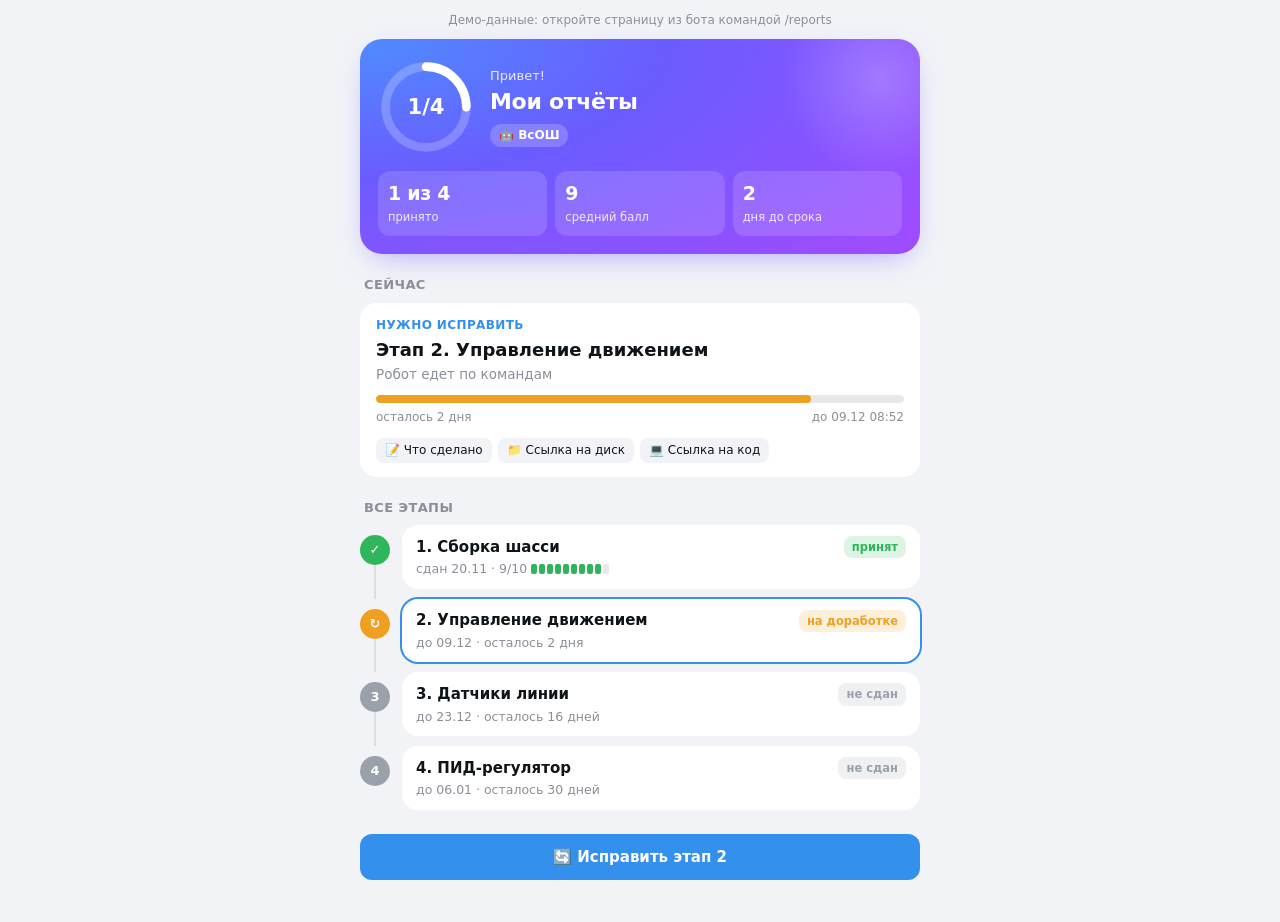
==== docs/app/reports.html @ c7a47f46 "Mini App «Мои отчёты» для бота CPM_BOT (docs/app/reports.html): прогресс, ближайший срок, этапы с оц" ====
<!doctype html>
<html lang="ru">
<head>
<meta charset="utf-8">
<meta name="viewport" content="width=device-width,initial-scale=1,maximum-scale=1,viewport-fit=cover">
<meta name="robots" content="noindex">
<title>Мои отчёты</title>
<script src="https://telegram.org/js/telegram-web-app.js"></script>
<style>
:root{
  --bg:var(--tg-theme-secondary-bg-color,#f2f3f7);
  --card:var(--tg-theme-section-bg-color,var(--tg-theme-bg-color,#fff));
  --text:var(--tg-theme-text-color,#0f1419);
  --hint:var(--tg-theme-hint-color,#8a8f98);
  --link:var(--tg-theme-link-color,#2481cc);
  --accent:var(--tg-theme-button-color,#3390ec);
  --sep:var(--tg-theme-section-separator-color,rgba(127,127,127,.18));
  --ok:#2fb55a;--rev:#8b5cf6;--warn:#f0a020;--bad:#e5484d;--none:#9aa1ab;
  --r:16px;
}
@media (prefers-color-scheme:dark){:root:not(.tg){--bg:#101418;--card:#1b2128;--text:#f1f3f5;--hint:#8b95a1;--sep:rgba(255,255,255,.08)}}
*{box-sizing:border-box;-webkit-tap-highlight-color:transparent}
html,body{margin:0;background:var(--bg);color:var(--text)}
body{font:15px/1.4 -apple-system,system-ui,"Segoe UI",Roboto,sans-serif;padding:12px 14px calc(24px + env(safe-area-inset-bottom));min-height:100vh}
.wrap{max-width:560px;margin:0 auto}

/* hero */
.hero{position:relative;overflow:hidden;border-radius:22px;padding:20px 18px 18px;color:#fff;
  background:radial-gradient(120% 140% at 0% 0%,#4f8cff 0%,#6a5cff 45%,#9b4dff 100%);
  box-shadow:0 10px 30px -12px rgba(90,80,255,.55)}
.hero::after{content:"";position:absolute;right:-60px;top:-60px;width:200px;height:200px;border-radius:50%;
  background:radial-gradient(circle,rgba(255,255,255,.22),rgba(255,255,255,0) 70%)}
.hero .top{display:flex;align-items:center;gap:16px;position:relative;z-index:1}
.ring{width:96px;height:96px;flex:none}
.ring circle{fill:none;stroke-width:9}
.ring .bgc{stroke:rgba(255,255,255,.22)}
.ring .fg{stroke:#fff;stroke-linecap:round;transition:stroke-dashoffset 1.1s cubic-bezier(.2,.8,.2,1)}
.ring text{fill:#fff;font-weight:800}
.hello{font-size:13px;opacity:.85}
.title{font-size:22px;font-weight:800;letter-spacing:-.3px;margin:2px 0 6px}
.chip{display:inline-flex;align-items:center;gap:5px;font-size:12px;font-weight:600;padding:3px 9px;border-radius:99px;background:rgba(255,255,255,.2)}
.stats{display:grid;grid-template-columns:repeat(3,1fr);gap:8px;margin-top:16px;position:relative;z-index:1}
.stat{background:rgba(255,255,255,.14);border-radius:12px;padding:9px 10px}
.stat b{display:block;font-size:19px;font-weight:800;letter-spacing:-.3px}
.stat span{font-size:11.5px;opacity:.85}

/* sections */
h2{font-size:13px;font-weight:600;text-transform:uppercase;letter-spacing:.4px;color:var(--hint);margin:22px 4px 8px}
.card{background:var(--card);border-radius:var(--r);padding:14px 16px}

.now .lbl{font-size:12px;font-weight:700;color:var(--accent);text-transform:uppercase;letter-spacing:.4px}
.now .nm{font-size:18px;font-weight:700;margin:4px 0 2px}
.now .meta{color:var(--hint);font-size:13.5px}
.timebar{height:8px;border-radius:4px;background:var(--sep);overflow:hidden;margin:12px 0 6px}
.timebar i{display:block;height:100%;border-radius:4px;width:0;transition:width 1s ease}
.tl{display:flex;justify-content:space-between;font-size:12px;color:var(--hint)}
.need{display:flex;flex-wrap:wrap;gap:6px;margin-top:12px}
.need span{font-size:12px;padding:4px 9px;border-radius:8px;background:var(--bg);color:var(--text)}
.done-all{text-align:center;padding:22px 16px}
.done-all .em{font-size:42px}

/* timeline */
.list{position:relative}
.st{position:relative;display:flex;gap:12px;padding:0 0 10px 0}
.st .rail{position:relative;width:30px;flex:none;display:flex;justify-content:center}
.st .rail::before{content:"";position:absolute;top:32px;bottom:-10px;width:2px;background:var(--sep)}
.st:last-child .rail::before{display:none}
.dot{position:relative;z-index:1;width:30px;height:30px;border-radius:50%;display:flex;align-items:center;justify-content:center;
  color:#fff;font-weight:800;font-size:13px;margin-top:10px}
.st .body{flex:1;min-width:0;background:var(--card);border-radius:var(--r);padding:11px 14px;cursor:pointer;transition:transform .15s}
.st .body:active{transform:scale(.985)}
.st.cur .body{box-shadow:0 0 0 2px var(--accent)}
.row1{display:flex;align-items:center;gap:8px}
.row1 b{flex:1;min-width:0;font-size:15px;white-space:nowrap;overflow:hidden;text-overflow:ellipsis}
.pill{flex:none;font-size:11.5px;font-weight:700;padding:3px 8px;border-radius:8px}
.sub{font-size:12.5px;color:var(--hint);margin-top:2px}
.score{display:inline-flex;gap:2px;margin-left:4px;vertical-align:-1px}
.score i{width:6px;height:10px;border-radius:2px;background:var(--sep)}
.more{display:grid;grid-template-rows:0fr;transition:grid-template-rows .25s ease}
.more>div{overflow:hidden}
.st.open .more{grid-template-rows:1fr}
.more p{margin:10px 0 0;font-size:13.5px}
.more .k{color:var(--hint)}

.foot{text-align:center;color:var(--hint);font-size:12px;margin-top:18px}
.demo{display:none;margin:0 0 10px;text-align:center;font-size:12px;color:var(--hint)}
.fallback-btn{display:none;width:100%;margin-top:14px;border:0;border-radius:12px;padding:14px;font:700 15px system-ui;background:var(--accent);color:#fff}

.fade{opacity:0;transform:translateY(8px);animation:in .5s cubic-bezier(.2,.8,.2,1) forwards}
@keyframes in{to{opacity:1;transform:none}}
@media (prefers-reduced-motion:reduce){.fade{animation:none;opacity:1;transform:none}.ring .fg,.timebar i{transition:none}}
</style>
</head>
<body>
<div class="wrap">
  <div class="demo" id="demo">Демо-данные: откройте страницу из бота командой /reports</div>

  <section class="hero fade">
    <div class="top">
      <svg class="ring" viewBox="0 0 100 100" aria-hidden="true">
        <circle class="bgc" cx="50" cy="50" r="42"/>
        <circle class="fg" id="arc" cx="50" cy="50" r="42" transform="rotate(-90 50 50)" stroke-dasharray="263.9" stroke-dashoffset="263.9"/>
        <text id="ringTxt" x="50" y="57" text-anchor="middle" font-size="22"></text>
      </svg>
      <div>
        <div class="hello" id="hello">Привет!</div>
        <div class="title">Мои отчёты</div>
        <span class="chip" id="group">ВсОШ</span>
      </div>
    </div>
    <div class="stats">
      <div class="stat"><b id="sAcc">–</b><span>принято</span></div>
      <div class="stat"><b id="sAvg">–</b><span>средний балл</span></div>
      <div class="stat"><b id="sNext">–</b><span id="sNextL">до срока</span></div>
    </div>
  </section>

  <h2 class="fade" style="animation-delay:.05s">Сейчас</h2>
  <section class="card now fade" id="now" style="animation-delay:.08s"></section>

  <h2 class="fade" style="animation-delay:.1s">Все этапы</h2>
  <section class="list" id="list"></section>

  <button class="fallback-btn" id="fb"></button>
  <div class="foot" id="foot"></div>
</div>

<script>
(function(){
const tg = window.Telegram && Telegram.WebApp && Telegram.WebApp.initData !== undefined ? Telegram.WebApp : null;
const inTg = !!(tg && tg.platform && tg.platform !== 'unknown');
const $ = id => document.getElementById(id);

const ST = {
  a:{c:'var(--ok)', t:'принят', e:'✓'},
  r:{c:'var(--rev)', t:'на проверке', e:'…'},
  w:{c:'var(--warn)', t:'на доработке', e:'↻'},
  n:{c:'var(--none)', t:'не сдан', e:''},
  o:{c:'var(--bad)', t:'просрочен', e:'!'}
};
const NEED = {text:'📝 Что сделано', photo:'📷 Фото', disk_link:'📁 Ссылка на диск', code_link:'💻 Ссылка на код'};

function decode(s){
  s = s.replace(/-/g,'+').replace(/_/g,'/'); while (s.length % 4) s += '=';
  const bin = atob(s), bytes = new Uint8Array(bin.length);
  for (let i = 0; i < bin.length; i++) bytes[i] = bin.charCodeAt(i);
  return JSON.parse(new TextDecoder().decode(bytes));
}
function readData(){
  const q = new URLSearchParams(location.search).get('d');
  if (q) { try { return decode(q); } catch (e) {} }
  return null;
}

const now = Date.now()/1000, D = 86400;
let data = readData(), demo = false;
if (!data) {
  demo = true;
  data = {g:'ВсОШ', b:'', t:now, s:[
    [1,'Сборка шасси','a',9,now-14*D,now-16*D,'Робот собран, моторы подключены',['text','photo']],
    [2,'Управление движением','w',0,now+3*D,now-2*D,'Робот едет по командам',['text','disk_link','code_link']],
    [3,'Датчики линии','n',0,now+17*D,0,'Робот едет по линии',['text','photo','code_link']],
    [4,'ПИД-регулятор','n',0,now+31*D,0,'Плавное движение по линии',['text','code_link']]
  ]};
}

const pad = v => (v < 10 ? '0' : '') + v;
function msk(ts){ return new Date((ts + 3*3600)*1000); }
function dmy(ts){ const t = msk(ts); return pad(t.getUTCDate()) + '.' + pad(t.getUTCMonth()+1); }
function dmyhm(ts){ const t = msk(ts); return dmy(ts) + ' ' + pad(t.getUTCHours()) + ':' + pad(t.getUTCMinutes()); }
function plural(n, a, b, c){ n = Math.abs(n) % 100; const m = n % 10; return n > 10 && n < 20 ? c : m > 1 && m < 5 ? b : m === 1 ? a : c; }
function left(ts){
  const s = ts - now;
  if (s <= 0) return {v:'0', l:'срок прошёл', txt:'срок прошёл'};
  const d = Math.floor(s/D);
  if (d >= 1) return {v:String(d), l:plural(d,'день','дня','дней') + ' до срока', txt:'осталось ' + d + ' ' + plural(d,'день','дня','дней')};
  const h = Math.max(1, Math.ceil(s/3600));
  return {v:h + ' ч', l:'до срока', txt:'осталось ' + h + ' ' + plural(h,'час','часа','часов')};
}

const stages = (data.s || []).map(x => ({id:x[0], title:x[1], st:x[2], score:x[3]|0, dl:x[4]|0, sb:x[5]|0, crit:x[6]||'', need:x[7]||[]}));
const acc = stages.filter(s => s.st === 'a');
const scored = acc.filter(s => s.score);
const avg = scored.length ? (scored.reduce((a,s) => a + s.score, 0) / scored.length) : 0;
const next = stages.find(s => s.st === 'w' || s.st === 'o' || s.st === 'n');

/* hero */
const user = inTg && tg.initDataUnsafe && tg.initDataUnsafe.user;
if (user && user.first_name) $('hello').textContent = 'Привет, ' + user.first_name + '!';
$('group').textContent = '🤖 ' + (data.g || 'Отчёты');
$('ringTxt').textContent = acc.length + '/' + stages.length;
$('sAcc').textContent = acc.length + ' из ' + stages.length;
$('sAvg').textContent = avg ? avg.toFixed(1).replace('.0','') : '—';
if (next && next.dl) { const l = left(next.dl); $('sNext').textContent = l.v; $('sNextL').textContent = l.l; }
else { $('sNext').textContent = '—'; $('sNextL').textContent = 'без срока'; }
requestAnimationFrame(() => setTimeout(() => {
  const frac = stages.length ? acc.length / stages.length : 0;
  $('arc').style.strokeDashoffset = String(263.9 * (1 - frac));
}, 150));

/* now */
const nowEl = $('now');
if (!stages.length) {
  nowEl.className = 'card done-all fade';
  nowEl.innerHTML = '<div class="em">🗓️</div><b>Этапы пока не заданы</b><div class="sub">Тренер скоро добавит</div>';
} else if (!next) {
  const wait = stages.filter(s => s.st === 'r').length;
  nowEl.className = 'card done-all fade';
  nowEl.innerHTML = wait
    ? '<div class="em">🕓</div><b>Всё сдано!</b><div class="sub">Ждём проверки тренера: ' + wait + ' ' + plural(wait,'этап','этапа','этапов') + '</div>'
    : '<div class="em">🏆</div><b>Все этапы приняты</b><div class="sub">Отличная работа!</div>';
} else {
  const s = next, idx = stages.indexOf(s), prev = idx > 0 ? stages[idx-1].dl : 0;
  const start = prev && prev < s.dl ? prev : s.dl - 14*D;
  const pct = s.dl ? Math.min(100, Math.max(3, (now - start) / (s.dl - start) * 100)) : 0;
  const color = s.st === 'o' || (s.dl && s.dl < now) ? 'var(--bad)' : pct > 75 ? 'var(--warn)' : 'var(--accent)';
  const lbl = s.st === 'w' ? 'Нужно исправить' : s.st === 'o' ? 'Срок прошёл' : 'Следующий этап';
  nowEl.innerHTML =
    '<div class="lbl"></div><div class="nm"></div><div class="meta"></div>' +
    (s.dl ? '<div class="timebar"><i></i></div><div class="tl"><span></span><span></span></div>' : '') +
    '<div class="need"></div>';
  nowEl.querySelector('.lbl').textContent = lbl;
  nowEl.querySelector('.nm').textContent = 'Этап ' + s.id + '. ' + s.title;
  nowEl.querySelector('.meta').textContent = s.crit || '';
  if (s.dl) {
    const bar = nowEl.querySelector('.timebar i'); bar.style.background = color;
    setTimeout(() => { bar.style.width = pct + '%'; }, 250);
    const sp = nowEl.querySelectorAll('.tl span');
    sp[0].textContent = left(s.dl).txt; sp[1].textContent = 'до ' + dmyhm(s.dl);
  }
  const need = nowEl.querySelector('.need');
  s.need.forEach(k => { if (NEED[k]) { const e = document.createElement('span'); e.textContent = NEED[k]; need.append(e); } });
}

/* list */
const list = $('list');
stages.forEach((s, i) => {
  const c = ST[s.st] || ST.n;
  const el = document.createElement('div');
  el.className = 'st fade' + (s === next ? ' cur' : '');
  el.style.animationDelay = (0.12 + i*0.04) + 's';
  el.innerHTML =
    '<div class="rail"><div class="dot"></div></div>' +
    '<div class="body"><div class="row1"><b></b><span class="pill"></span></div><div class="sub"></div>' +
    '<div class="more"><div></div></div></div>';
  const dot = el.querySelector('.dot'); dot.style.background = c.c; dot.textContent = c.e || s.id;
  el.querySelector('b').textContent = s.id + '. ' + s.title;
  const pill = el.querySelector('.pill'); pill.textContent = c.t; pill.style.color = c.c;
  pill.style.background = 'color-mix(in srgb, ' + c.c + ' 16%, transparent)';
  const sub = el.querySelector('.sub');
  if (s.st === 'a') {
    sub.textContent = 'сдан ' + dmy(s.sb);
    if (s.score) {
      sub.append(' · ' + s.score + '/10');
      const bars = document.createElement('span'); bars.className = 'score';
      for (let k = 1; k <= 10; k++) { const b = document.createElement('i'); if (k <= s.score) b.style.background = 'var(--ok)'; bars.append(b); }
      sub.append(bars);
    }
  } else if (s.st === 'r') sub.textContent = 'сдан ' + dmy(s.sb) + ' · ждёт тренера';
  else if (s.dl) sub.textContent = 'до ' + dmy(s.dl) + ' · ' + left(s.dl).txt;
  else sub.textContent = 'без срока';
  const more = el.querySelector('.more>div');
  if (s.crit) { const p = document.createElement('p'); p.innerHTML = '<span class="k">Критерий: </span>'; p.append(s.crit); more.append(p); }
  if (s.dl) { const p = document.createElement('p'); p.innerHTML = '<span class="k">Срок: </span>'; p.append(dmyhm(s.dl) + ' (МСК)'); more.append(p); }
  if (s.need.length) { const p = document.createElement('p'); p.innerHTML = '<span class="k">Приложить: </span>'; p.append(s.need.map(k => (NEED[k]||k).replace(/^\S+\s/, '').toLowerCase()).join(', ')); more.append(p); }
  el.querySelector('.body').addEventListener('click', () => {
    el.classList.toggle('open');
    if (inTg) tg.HapticFeedback.selectionChanged();
  });
  list.append(el);
});

$('foot').textContent = demo ? '' : 'Данные на ' + dmyhm(data.t || now) + ' · обновить — /reports в боте';
if (demo) $('demo').style.display = 'block';

/* submit */
function submit(){
  if (!next) return;
  if (!data.b) { if (inTg) tg.showAlert('Откройте бота и нажмите «📤 Сдать отчёт».'); return; }
  const url = 'https://t.me/' + data.b + '?start=rpsub_' + next.id;
  if (inTg) { tg.HapticFeedback.impactOccurred('medium'); tg.openTelegramLink(url); tg.close(); }
  else location.href = url;
}
const btnText = next ? (next.st === 'w' ? '🔄 Исправить этап ' : '📤 Сдать этап ') + next.id : '';
if (inTg) {
  tg.ready(); tg.expand();
  document.documentElement.classList.add('tg');
  try { tg.setHeaderColor('secondary_bg_color'); tg.setBackgroundColor('secondary_bg_color'); } catch (e) {}
  if (next) { tg.MainButton.setParams({text: btnText, is_visible: true}); tg.MainButton.onClick(submit); }
} else if (next) {
  const fb = $('fb'); fb.style.display = 'block'; fb.textContent = btnText; fb.onclick = submit;
}
})();
</script>
</body>
</html>
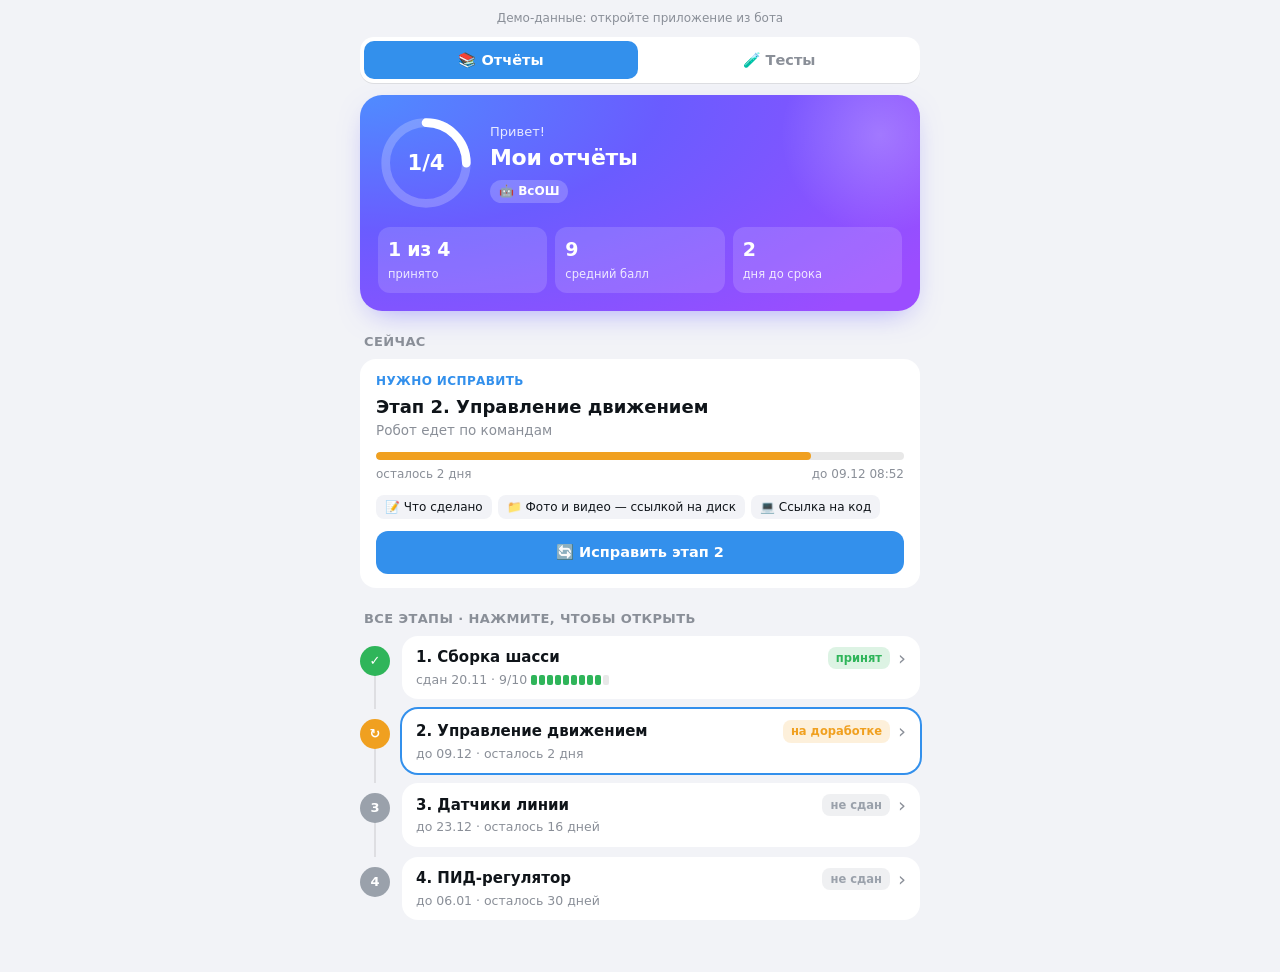
==== commit de0c2ac3: "Единое мини-приложение бота CPM_BOT (docs/app/): вкладки «Отчёты» и «Тесты», действия по каждому эта" ====
--- a/docs/app/reports.html
+++ b/docs/app/reports.html
@@ -2,295 +2,9 @@
 <html lang="ru">
 <head>
 <meta charset="utf-8">
-<meta name="viewport" content="width=device-width,initial-scale=1,maximum-scale=1,viewport-fit=cover">
 <meta name="robots" content="noindex">
-<title>Мои отчёты</title>
-<script src="https://telegram.org/js/telegram-web-app.js"></script>
-<style>
-:root{
-  --bg:var(--tg-theme-secondary-bg-color,#f2f3f7);
-  --card:var(--tg-theme-section-bg-color,var(--tg-theme-bg-color,#fff));
-  --text:var(--tg-theme-text-color,#0f1419);
-  --hint:var(--tg-theme-hint-color,#8a8f98);
-  --link:var(--tg-theme-link-color,#2481cc);
-  --accent:var(--tg-theme-button-color,#3390ec);
-  --sep:var(--tg-theme-section-separator-color,rgba(127,127,127,.18));
-  --ok:#2fb55a;--rev:#8b5cf6;--warn:#f0a020;--bad:#e5484d;--none:#9aa1ab;
-  --r:16px;
-}
-@media (prefers-color-scheme:dark){:root:not(.tg){--bg:#101418;--card:#1b2128;--text:#f1f3f5;--hint:#8b95a1;--sep:rgba(255,255,255,.08)}}
-*{box-sizing:border-box;-webkit-tap-highlight-color:transparent}
-html,body{margin:0;background:var(--bg);color:var(--text)}
-body{font:15px/1.4 -apple-system,system-ui,"Segoe UI",Roboto,sans-serif;padding:12px 14px calc(24px + env(safe-area-inset-bottom));min-height:100vh}
-.wrap{max-width:560px;margin:0 auto}
-
-/* hero */
-.hero{position:relative;overflow:hidden;border-radius:22px;padding:20px 18px 18px;color:#fff;
-  background:radial-gradient(120% 140% at 0% 0%,#4f8cff 0%,#6a5cff 45%,#9b4dff 100%);
-  box-shadow:0 10px 30px -12px rgba(90,80,255,.55)}
-.hero::after{content:"";position:absolute;right:-60px;top:-60px;width:200px;height:200px;border-radius:50%;
-  background:radial-gradient(circle,rgba(255,255,255,.22),rgba(255,255,255,0) 70%)}
-.hero .top{display:flex;align-items:center;gap:16px;position:relative;z-index:1}
-.ring{width:96px;height:96px;flex:none}
-.ring circle{fill:none;stroke-width:9}
-.ring .bgc{stroke:rgba(255,255,255,.22)}
-.ring .fg{stroke:#fff;stroke-linecap:round;transition:stroke-dashoffset 1.1s cubic-bezier(.2,.8,.2,1)}
-.ring text{fill:#fff;font-weight:800}
-.hello{font-size:13px;opacity:.85}
-.title{font-size:22px;font-weight:800;letter-spacing:-.3px;margin:2px 0 6px}
-.chip{display:inline-flex;align-items:center;gap:5px;font-size:12px;font-weight:600;padding:3px 9px;border-radius:99px;background:rgba(255,255,255,.2)}
-.stats{display:grid;grid-template-columns:repeat(3,1fr);gap:8px;margin-top:16px;position:relative;z-index:1}
-.stat{background:rgba(255,255,255,.14);border-radius:12px;padding:9px 10px}
-.stat b{display:block;font-size:19px;font-weight:800;letter-spacing:-.3px}
-.stat span{font-size:11.5px;opacity:.85}
-
-/* sections */
-h2{font-size:13px;font-weight:600;text-transform:uppercase;letter-spacing:.4px;color:var(--hint);margin:22px 4px 8px}
-.card{background:var(--card);border-radius:var(--r);padding:14px 16px}
-
-.now .lbl{font-size:12px;font-weight:700;color:var(--accent);text-transform:uppercase;letter-spacing:.4px}
-.now .nm{font-size:18px;font-weight:700;margin:4px 0 2px}
-.now .meta{color:var(--hint);font-size:13.5px}
-.timebar{height:8px;border-radius:4px;background:var(--sep);overflow:hidden;margin:12px 0 6px}
-.timebar i{display:block;height:100%;border-radius:4px;width:0;transition:width 1s ease}
-.tl{display:flex;justify-content:space-between;font-size:12px;color:var(--hint)}
-.need{display:flex;flex-wrap:wrap;gap:6px;margin-top:12px}
-.need span{font-size:12px;padding:4px 9px;border-radius:8px;background:var(--bg);color:var(--text)}
-.done-all{text-align:center;padding:22px 16px}
-.done-all .em{font-size:42px}
-
-/* timeline */
-.list{position:relative}
-.st{position:relative;display:flex;gap:12px;padding:0 0 10px 0}
-.st .rail{position:relative;width:30px;flex:none;display:flex;justify-content:center}
-.st .rail::before{content:"";position:absolute;top:32px;bottom:-10px;width:2px;background:var(--sep)}
-.st:last-child .rail::before{display:none}
-.dot{position:relative;z-index:1;width:30px;height:30px;border-radius:50%;display:flex;align-items:center;justify-content:center;
-  color:#fff;font-weight:800;font-size:13px;margin-top:10px}
-.st .body{flex:1;min-width:0;background:var(--card);border-radius:var(--r);padding:11px 14px;cursor:pointer;transition:transform .15s}
-.st .body:active{transform:scale(.985)}
-.st.cur .body{box-shadow:0 0 0 2px var(--accent)}
-.row1{display:flex;align-items:center;gap:8px}
-.row1 b{flex:1;min-width:0;font-size:15px;white-space:nowrap;overflow:hidden;text-overflow:ellipsis}
-.pill{flex:none;font-size:11.5px;font-weight:700;padding:3px 8px;border-radius:8px}
-.sub{font-size:12.5px;color:var(--hint);margin-top:2px}
-.score{display:inline-flex;gap:2px;margin-left:4px;vertical-align:-1px}
-.score i{width:6px;height:10px;border-radius:2px;background:var(--sep)}
-.more{display:grid;grid-template-rows:0fr;transition:grid-template-rows .25s ease}
-.more>div{overflow:hidden}
-.st.open .more{grid-template-rows:1fr}
-.more p{margin:10px 0 0;font-size:13.5px}
-.more .k{color:var(--hint)}
-
-.foot{text-align:center;color:var(--hint);font-size:12px;margin-top:18px}
-.demo{display:none;margin:0 0 10px;text-align:center;font-size:12px;color:var(--hint)}
-.fallback-btn{display:none;width:100%;margin-top:14px;border:0;border-radius:12px;padding:14px;font:700 15px system-ui;background:var(--accent);color:#fff}
-
-.fade{opacity:0;transform:translateY(8px);animation:in .5s cubic-bezier(.2,.8,.2,1) forwards}
-@keyframes in{to{opacity:1;transform:none}}
-@media (prefers-reduced-motion:reduce){.fade{animation:none;opacity:1;transform:none}.ring .fg,.timebar i{transition:none}}
-</style>
+<title>CPM Robotics</title>
+<script>location.replace('./' + location.search + location.hash);</script>
 </head>
-<body>
-<div class="wrap">
-  <div class="demo" id="demo">Демо-данные: откройте страницу из бота командой /reports</div>
-
-  <section class="hero fade">
-    <div class="top">
-      <svg class="ring" viewBox="0 0 100 100" aria-hidden="true">
-        <circle class="bgc" cx="50" cy="50" r="42"/>
-        <circle class="fg" id="arc" cx="50" cy="50" r="42" transform="rotate(-90 50 50)" stroke-dasharray="263.9" stroke-dashoffset="263.9"/>
-        <text id="ringTxt" x="50" y="57" text-anchor="middle" font-size="22"></text>
-      </svg>
-      <div>
-        <div class="hello" id="hello">Привет!</div>
-        <div class="title">Мои отчёты</div>
-        <span class="chip" id="group">ВсОШ</span>
-      </div>
-    </div>
-    <div class="stats">
-      <div class="stat"><b id="sAcc">–</b><span>принято</span></div>
-      <div class="stat"><b id="sAvg">–</b><span>средний балл</span></div>
-      <div class="stat"><b id="sNext">–</b><span id="sNextL">до срока</span></div>
-    </div>
-  </section>
-
-  <h2 class="fade" style="animation-delay:.05s">Сейчас</h2>
-  <section class="card now fade" id="now" style="animation-delay:.08s"></section>
-
-  <h2 class="fade" style="animation-delay:.1s">Все этапы</h2>
-  <section class="list" id="list"></section>
-
-  <button class="fallback-btn" id="fb"></button>
-  <div class="foot" id="foot"></div>
-</div>
-
-<script>
-(function(){
-const tg = window.Telegram && Telegram.WebApp && Telegram.WebApp.initData !== undefined ? Telegram.WebApp : null;
-const inTg = !!(tg && tg.platform && tg.platform !== 'unknown');
-const $ = id => document.getElementById(id);
-
-const ST = {
-  a:{c:'var(--ok)', t:'принят', e:'✓'},
-  r:{c:'var(--rev)', t:'на проверке', e:'…'},
-  w:{c:'var(--warn)', t:'на доработке', e:'↻'},
-  n:{c:'var(--none)', t:'не сдан', e:''},
-  o:{c:'var(--bad)', t:'просрочен', e:'!'}
-};
-const NEED = {text:'📝 Что сделано', photo:'📷 Фото', disk_link:'📁 Ссылка на диск', code_link:'💻 Ссылка на код'};
-
-function decode(s){
-  s = s.replace(/-/g,'+').replace(/_/g,'/'); while (s.length % 4) s += '=';
-  const bin = atob(s), bytes = new Uint8Array(bin.length);
-  for (let i = 0; i < bin.length; i++) bytes[i] = bin.charCodeAt(i);
-  return JSON.parse(new TextDecoder().decode(bytes));
-}
-function readData(){
-  const q = new URLSearchParams(location.search).get('d');
-  if (q) { try { return decode(q); } catch (e) {} }
-  return null;
-}
-
-const now = Date.now()/1000, D = 86400;
-let data = readData(), demo = false;
-if (!data) {
-  demo = true;
-  data = {g:'ВсОШ', b:'', t:now, s:[
-    [1,'Сборка шасси','a',9,now-14*D,now-16*D,'Робот собран, моторы подключены',['text','photo']],
-    [2,'Управление движением','w',0,now+3*D,now-2*D,'Робот едет по командам',['text','disk_link','code_link']],
-    [3,'Датчики линии','n',0,now+17*D,0,'Робот едет по линии',['text','photo','code_link']],
-    [4,'ПИД-регулятор','n',0,now+31*D,0,'Плавное движение по линии',['text','code_link']]
-  ]};
-}
-
-const pad = v => (v < 10 ? '0' : '') + v;
-function msk(ts){ return new Date((ts + 3*3600)*1000); }
-function dmy(ts){ const t = msk(ts); return pad(t.getUTCDate()) + '.' + pad(t.getUTCMonth()+1); }
-function dmyhm(ts){ const t = msk(ts); return dmy(ts) + ' ' + pad(t.getUTCHours()) + ':' + pad(t.getUTCMinutes()); }
-function plural(n, a, b, c){ n = Math.abs(n) % 100; const m = n % 10; return n > 10 && n < 20 ? c : m > 1 && m < 5 ? b : m === 1 ? a : c; }
-function left(ts){
-  const s = ts - now;
-  if (s <= 0) return {v:'0', l:'срок прошёл', txt:'срок прошёл'};
-  const d = Math.floor(s/D);
-  if (d >= 1) return {v:String(d), l:plural(d,'день','дня','дней') + ' до срока', txt:'осталось ' + d + ' ' + plural(d,'день','дня','дней')};
-  const h = Math.max(1, Math.ceil(s/3600));
-  return {v:h + ' ч', l:'до срока', txt:'осталось ' + h + ' ' + plural(h,'час','часа','часов')};
-}
-
-const stages = (data.s || []).map(x => ({id:x[0], title:x[1], st:x[2], score:x[3]|0, dl:x[4]|0, sb:x[5]|0, crit:x[6]||'', need:x[7]||[]}));
-const acc = stages.filter(s => s.st === 'a');
-const scored = acc.filter(s => s.score);
-const avg = scored.length ? (scored.reduce((a,s) => a + s.score, 0) / scored.length) : 0;
-const next = stages.find(s => s.st === 'w' || s.st === 'o' || s.st === 'n');
-
-/* hero */
-const user = inTg && tg.initDataUnsafe && tg.initDataUnsafe.user;
-if (user && user.first_name) $('hello').textContent = 'Привет, ' + user.first_name + '!';
-$('group').textContent = '🤖 ' + (data.g || 'Отчёты');
-$('ringTxt').textContent = acc.length + '/' + stages.length;
-$('sAcc').textContent = acc.length + ' из ' + stages.length;
-$('sAvg').textContent = avg ? avg.toFixed(1).replace('.0','') : '—';
-if (next && next.dl) { const l = left(next.dl); $('sNext').textContent = l.v; $('sNextL').textContent = l.l; }
-else { $('sNext').textContent = '—'; $('sNextL').textContent = 'без срока'; }
-requestAnimationFrame(() => setTimeout(() => {
-  const frac = stages.length ? acc.length / stages.length : 0;
-  $('arc').style.strokeDashoffset = String(263.9 * (1 - frac));
-}, 150));
-
-/* now */
-const nowEl = $('now');
-if (!stages.length) {
-  nowEl.className = 'card done-all fade';
-  nowEl.innerHTML = '<div class="em">🗓️</div><b>Этапы пока не заданы</b><div class="sub">Тренер скоро добавит</div>';
-} else if (!next) {
-  const wait = stages.filter(s => s.st === 'r').length;
-  nowEl.className = 'card done-all fade';
-  nowEl.innerHTML = wait
-    ? '<div class="em">🕓</div><b>Всё сдано!</b><div class="sub">Ждём проверки тренера: ' + wait + ' ' + plural(wait,'этап','этапа','этапов') + '</div>'
-    : '<div class="em">🏆</div><b>Все этапы приняты</b><div class="sub">Отличная работа!</div>';
-} else {
-  const s = next, idx = stages.indexOf(s), prev = idx > 0 ? stages[idx-1].dl : 0;
-  const start = prev && prev < s.dl ? prev : s.dl - 14*D;
-  const pct = s.dl ? Math.min(100, Math.max(3, (now - start) / (s.dl - start) * 100)) : 0;
-  const color = s.st === 'o' || (s.dl && s.dl < now) ? 'var(--bad)' : pct > 75 ? 'var(--warn)' : 'var(--accent)';
-  const lbl = s.st === 'w' ? 'Нужно исправить' : s.st === 'o' ? 'Срок прошёл' : 'Следующий этап';
-  nowEl.innerHTML =
-    '<div class="lbl"></div><div class="nm"></div><div class="meta"></div>' +
-    (s.dl ? '<div class="timebar"><i></i></div><div class="tl"><span></span><span></span></div>' : '') +
-    '<div class="need"></div>';
-  nowEl.querySelector('.lbl').textContent = lbl;
-  nowEl.querySelector('.nm').textContent = 'Этап ' + s.id + '. ' + s.title;
-  nowEl.querySelector('.meta').textContent = s.crit || '';
-  if (s.dl) {
-    const bar = nowEl.querySelector('.timebar i'); bar.style.background = color;
-    setTimeout(() => { bar.style.width = pct + '%'; }, 250);
-    const sp = nowEl.querySelectorAll('.tl span');
-    sp[0].textContent = left(s.dl).txt; sp[1].textContent = 'до ' + dmyhm(s.dl);
-  }
-  const need = nowEl.querySelector('.need');
-  s.need.forEach(k => { if (NEED[k]) { const e = document.createElement('span'); e.textContent = NEED[k]; need.append(e); } });
-}
-
-/* list */
-const list = $('list');
-stages.forEach((s, i) => {
-  const c = ST[s.st] || ST.n;
-  const el = document.createElement('div');
-  el.className = 'st fade' + (s === next ? ' cur' : '');
-  el.style.animationDelay = (0.12 + i*0.04) + 's';
-  el.innerHTML =
-    '<div class="rail"><div class="dot"></div></div>' +
-    '<div class="body"><div class="row1"><b></b><span class="pill"></span></div><div class="sub"></div>' +
-    '<div class="more"><div></div></div></div>';
-  const dot = el.querySelector('.dot'); dot.style.background = c.c; dot.textContent = c.e || s.id;
-  el.querySelector('b').textContent = s.id + '. ' + s.title;
-  const pill = el.querySelector('.pill'); pill.textContent = c.t; pill.style.color = c.c;
-  pill.style.background = 'color-mix(in srgb, ' + c.c + ' 16%, transparent)';
-  const sub = el.querySelector('.sub');
-  if (s.st === 'a') {
-    sub.textContent = 'сдан ' + dmy(s.sb);
-    if (s.score) {
-      sub.append(' · ' + s.score + '/10');
-      const bars = document.createElement('span'); bars.className = 'score';
-      for (let k = 1; k <= 10; k++) { const b = document.createElement('i'); if (k <= s.score) b.style.background = 'var(--ok)'; bars.append(b); }
-      sub.append(bars);
-    }
-  } else if (s.st === 'r') sub.textContent = 'сдан ' + dmy(s.sb) + ' · ждёт тренера';
-  else if (s.dl) sub.textContent = 'до ' + dmy(s.dl) + ' · ' + left(s.dl).txt;
-  else sub.textContent = 'без срока';
-  const more = el.querySelector('.more>div');
-  if (s.crit) { const p = document.createElement('p'); p.innerHTML = '<span class="k">Критерий: </span>'; p.append(s.crit); more.append(p); }
-  if (s.dl) { const p = document.createElement('p'); p.innerHTML = '<span class="k">Срок: </span>'; p.append(dmyhm(s.dl) + ' (МСК)'); more.append(p); }
-  if (s.need.length) { const p = document.createElement('p'); p.innerHTML = '<span class="k">Приложить: </span>'; p.append(s.need.map(k => (NEED[k]||k).replace(/^\S+\s/, '').toLowerCase()).join(', ')); more.append(p); }
-  el.querySelector('.body').addEventListener('click', () => {
-    el.classList.toggle('open');
-    if (inTg) tg.HapticFeedback.selectionChanged();
-  });
-  list.append(el);
-});
-
-$('foot').textContent = demo ? '' : 'Данные на ' + dmyhm(data.t || now) + ' · обновить — /reports в боте';
-if (demo) $('demo').style.display = 'block';
-
-/* submit */
-function submit(){
-  if (!next) return;
-  if (!data.b) { if (inTg) tg.showAlert('Откройте бота и нажмите «📤 Сдать отчёт».'); return; }
-  const url = 'https://t.me/' + data.b + '?start=rpsub_' + next.id;
-  if (inTg) { tg.HapticFeedback.impactOccurred('medium'); tg.openTelegramLink(url); tg.close(); }
-  else location.href = url;
-}
-const btnText = next ? (next.st === 'w' ? '🔄 Исправить этап ' : '📤 Сдать этап ') + next.id : '';
-if (inTg) {
-  tg.ready(); tg.expand();
-  document.documentElement.classList.add('tg');
-  try { tg.setHeaderColor('secondary_bg_color'); tg.setBackgroundColor('secondary_bg_color'); } catch (e) {}
-  if (next) { tg.MainButton.setParams({text: btnText, is_visible: true}); tg.MainButton.onClick(submit); }
-} else if (next) {
-  const fb = $('fb'); fb.style.display = 'block'; fb.textContent = btnText; fb.onclick = submit;
-}
-})();
-</script>
-</body>
+<body><a href="./">Открыть приложение</a></body>
 </html>
